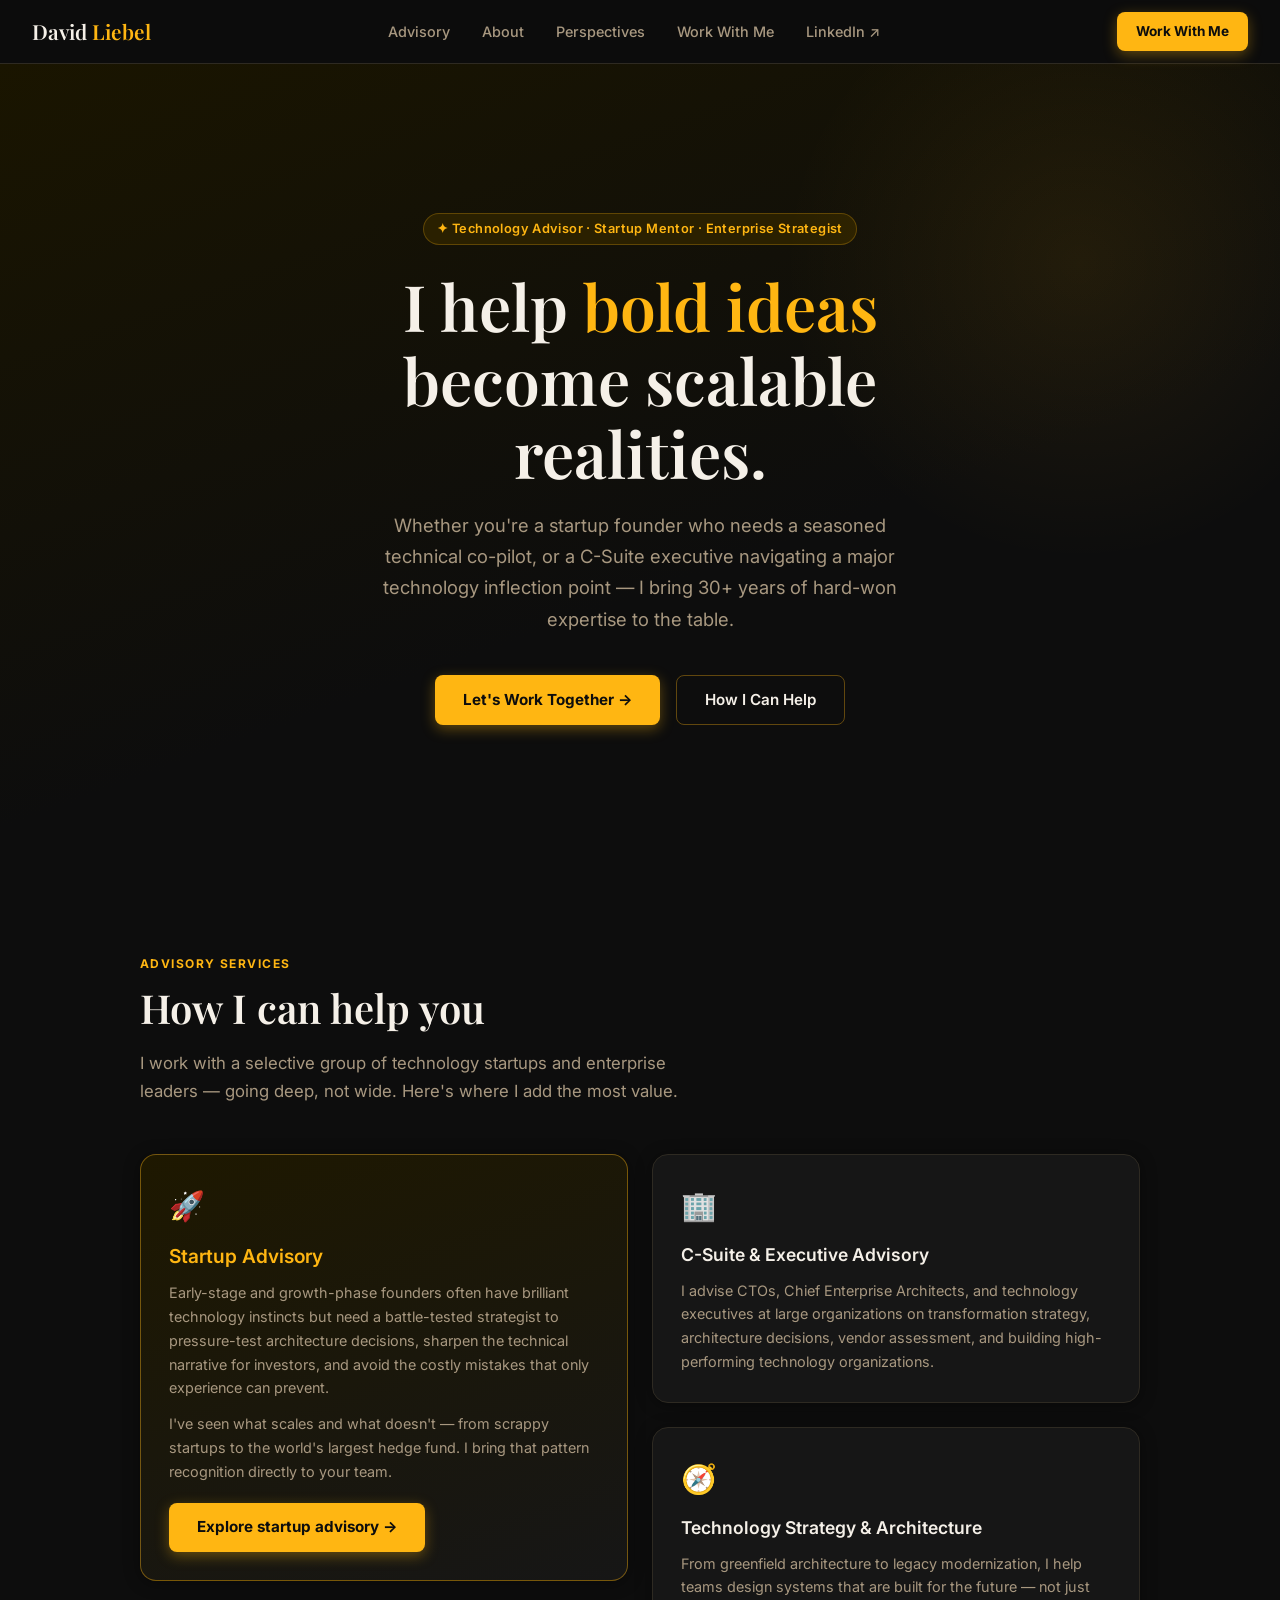
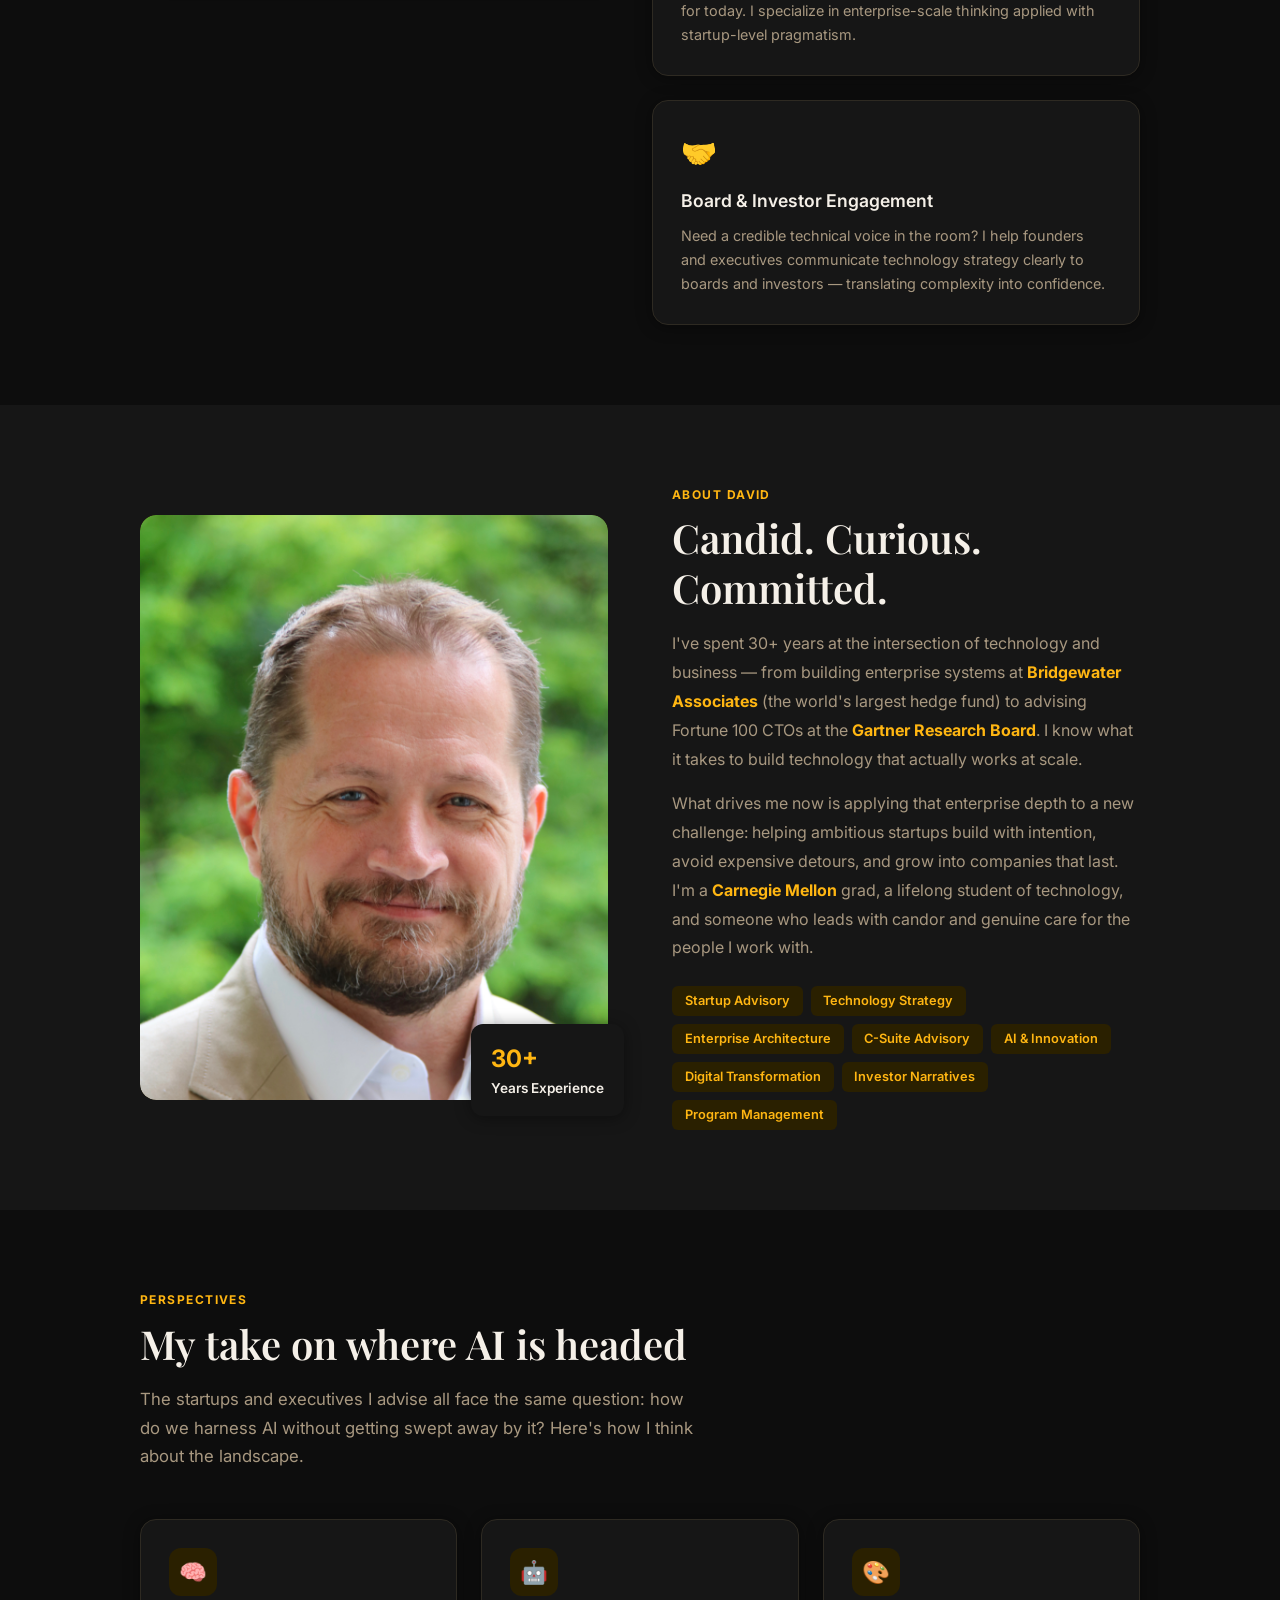
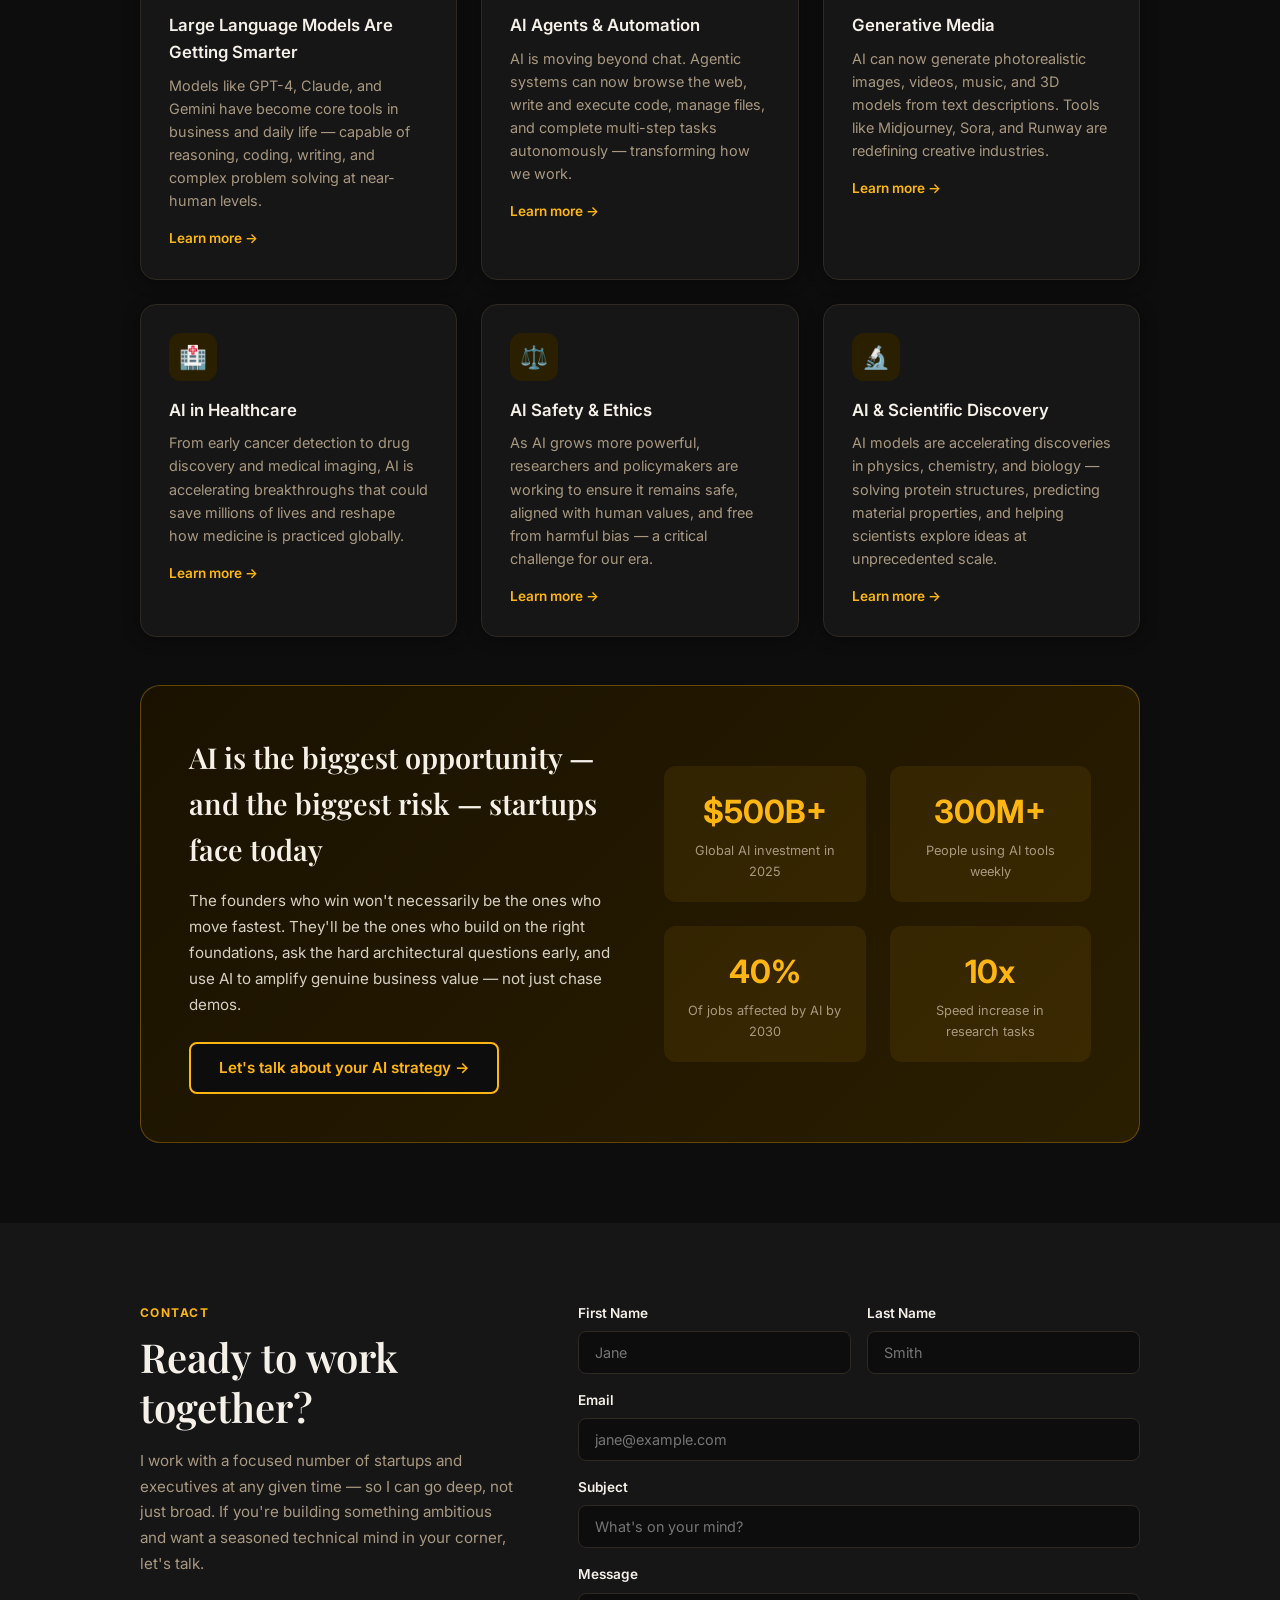
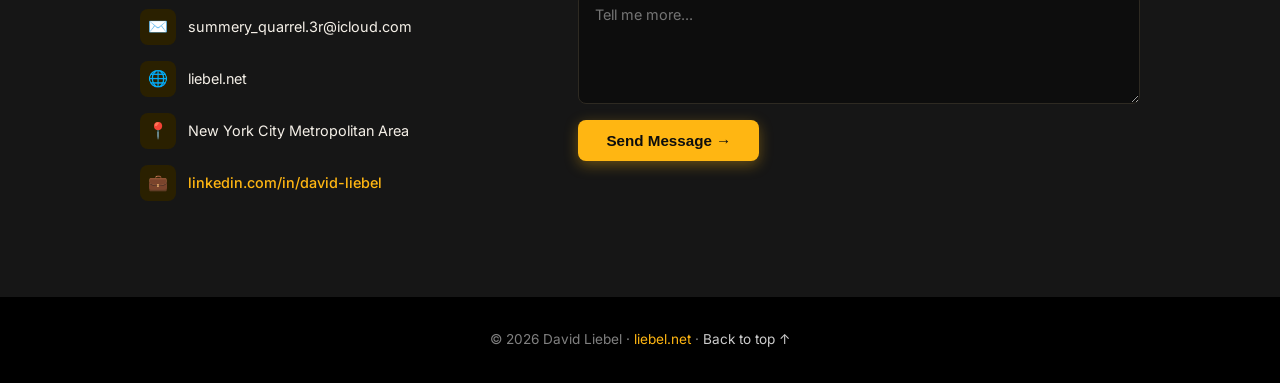
==== index.html @ dac15c90 "Add files via upload" ====
<!DOCTYPE html>
<html lang="en">
<head>
  <meta charset="UTF-8" />
  <meta name="viewport" content="width=device-width, initial-scale=1.0"/>
  <title>David Liebel | liebel.net</title>
  <link href="https://fonts.googleapis.com/css2?family=Inter:wght@300;400;500;600;700&family=Playfair+Display:wght@400;600&display=swap" rel="stylesheet"/>
  <style>
    *, *::before, *::after { box-sizing: border-box; margin: 0; padding: 0; }

    :root {
      --bg: #0d0d0d;
      --white: #161616;
      --text: #f5f0e8;
      --muted: #a89880;
      --accent: #FFB612;
      --accent-light: #2a2000;
      --border: #2e2a22;
      --card-shadow: 0 2px 16px rgba(0,0,0,0.4);
    }

    html { scroll-behavior: smooth; }

    body {
      font-family: 'Inter', sans-serif;
      background: var(--bg);
      color: var(--text);
      line-height: 1.6;
    }

    /* NAV */
    nav {
      position: sticky;
      top: 0;
      z-index: 100;
      background: rgba(13,13,13,0.95);
      backdrop-filter: blur(10px);
      border-bottom: 1px solid var(--border);
      padding: 0 2rem;
      display: flex;
      align-items: center;
      justify-content: space-between;
      height: 64px;
    }

    .nav-logo {
      font-family: 'Playfair Display', serif;
      font-size: 1.3rem;
      font-weight: 600;
      color: var(--text);
      text-decoration: none;
    }

    .nav-links {
      display: flex;
      gap: 2rem;
      list-style: none;
    }

    .nav-links a {
      text-decoration: none;
      color: var(--muted);
      font-size: 0.9rem;
      font-weight: 500;
      transition: color 0.2s;
    }

    .nav-links a:hover { color: var(--accent); }

    /* HERO */
    .hero {
      min-height: 90vh;
      display: flex;
      align-items: center;
      justify-content: center;
      text-align: center;
      padding: 4rem 2rem;
      background: linear-gradient(160deg, #1a1500 0%, #0d0d0d 60%);
      position: relative;
      overflow: hidden;
    }

    .hero::before {
      content: '';
      position: absolute;
      width: 600px;
      height: 600px;
      border-radius: 50%;
      background: radial-gradient(circle, rgba(255,182,18,0.08) 0%, transparent 70%);
      top: -100px;
      right: -100px;
      pointer-events: none;
    }

    .hero-inner { max-width: 720px; }

    .hero-badge {
      display: inline-flex;
      align-items: center;
      gap: 0.4rem;
      background: var(--accent-light);
      color: var(--accent);
      font-size: 0.8rem;
      font-weight: 600;
      padding: 0.3rem 0.85rem;
      border-radius: 999px;
      margin-bottom: 1.5rem;
      letter-spacing: 0.03em;
      border: 1px solid rgba(255,182,18,0.25);
    }

    .hero h1 {
      font-family: 'Playfair Display', serif;
      font-size: clamp(2.5rem, 6vw, 4rem);
      font-weight: 600;
      line-height: 1.15;
      margin-bottom: 1.25rem;
      color: var(--text);
    }

    .hero h1 span { color: var(--accent); }

    .hero p {
      font-size: 1.15rem;
      color: var(--muted);
      max-width: 540px;
      margin: 0 auto 2.5rem;
      line-height: 1.7;
    }

    .hero-buttons {
      display: flex;
      gap: 1rem;
      justify-content: center;
      flex-wrap: wrap;
    }

    .btn {
      display: inline-flex;
      align-items: center;
      gap: 0.4rem;
      padding: 0.75rem 1.75rem;
      border-radius: 8px;
      font-size: 0.95rem;
      font-weight: 600;
      text-decoration: none;
      transition: all 0.2s;
      cursor: pointer;
      border: none;
    }

    .btn-primary {
      background: var(--accent);
      color: #0d0d0d;
      font-weight: 700;
      box-shadow: 0 4px 14px rgba(255,182,18,0.35);
    }

    .btn-primary:hover {
      background: #e6a410;
      transform: translateY(-1px);
      box-shadow: 0 6px 20px rgba(255,182,18,0.45);
    }

    .btn-outline {
      background: transparent;
      color: var(--text);
      border: 1.5px solid rgba(255,182,18,0.35);
    }

    .btn-outline:hover {
      border-color: var(--accent);
      color: var(--accent);
    }

    /* SECTIONS */
    section { padding: 5rem 2rem; }

    .container { max-width: 1000px; margin: 0 auto; }

    .section-label {
      font-size: 0.75rem;
      font-weight: 700;
      letter-spacing: 0.12em;
      text-transform: uppercase;
      color: var(--accent);
      margin-bottom: 0.6rem;
    }

    .section-title {
      font-family: 'Playfair Display', serif;
      font-size: clamp(1.8rem, 4vw, 2.5rem);
      font-weight: 600;
      margin-bottom: 1rem;
      line-height: 1.25;
    }

    .section-subtitle {
      color: var(--muted);
      font-size: 1.05rem;
      max-width: 560px;
      line-height: 1.7;
      margin-bottom: 3rem;
    }

    /* ADVISORY */
    #advisory { background: var(--bg); }

    .advisory-grid {
      display: grid;
      grid-template-columns: 1fr 1fr;
      gap: 1.5rem;
      align-items: start;
    }

    .advisory-card {
      background: var(--white);
      border-radius: 16px;
      padding: 1.75rem;
      border: 1px solid var(--border);
      box-shadow: var(--card-shadow);
      transition: transform 0.2s, box-shadow 0.2s;
    }

    .advisory-card:hover {
      transform: translateY(-3px);
      box-shadow: 0 8px 30px rgba(0,0,0,0.25);
    }

    .advisory-card.featured {
      border-color: rgba(255,182,18,0.4);
      background: linear-gradient(160deg, #1e1800 0%, #161616 100%);
    }

    .advisory-right {
      display: flex;
      flex-direction: column;
      gap: 1.5rem;
    }

    .advisory-icon {
      font-size: 1.8rem;
      margin-bottom: 0.75rem;
    }

    .advisory-card h3 {
      font-size: 1.1rem;
      font-weight: 600;
      margin-bottom: 0.6rem;
      color: var(--text);
    }

    .advisory-card.featured h3 {
      color: var(--accent);
      font-size: 1.2rem;
    }

    .advisory-card p {
      color: var(--muted);
      font-size: 0.9rem;
      line-height: 1.65;
    }

    @media (max-width: 768px) {
      .advisory-grid { grid-template-columns: 1fr; }
    }

    /* ABOUT */
    #about { background: var(--white); }

    .about-grid {
      display: grid;
      grid-template-columns: 1fr 1fr;
      gap: 4rem;
      align-items: center;
    }

    .about-image-wrap {
      position: relative;
    }

    .about-image-placeholder {
      width: 100%;
      aspect-ratio: 4/5;
      border-radius: 16px;
      background: linear-gradient(135deg, #2a2000 0%, #1a1500 100%);
      display: flex;
      align-items: center;
      justify-content: center;
      font-size: 5rem;
      overflow: hidden;
    }

    .about-image-placeholder img {
      width: 100%;
      height: 100%;
      object-fit: cover;
      object-position: center top;
      border-radius: 16px;
    }

    .about-image-badge {
      position: absolute;
      bottom: -16px;
      right: -16px;
      background: var(--white);
      border-radius: 12px;
      padding: 1rem 1.25rem;
      box-shadow: var(--card-shadow);
      font-size: 0.85rem;
      font-weight: 600;
    }

    .about-image-badge span {
      display: block;
      font-size: 1.5rem;
      font-weight: 700;
      color: var(--accent);
    }

    .about-text p {
      color: var(--muted);
      line-height: 1.8;
      margin-bottom: 1rem;
    }

    .skills-grid {
      display: flex;
      flex-wrap: wrap;
      gap: 0.5rem;
      margin-top: 1.5rem;
    }

    .skill-tag {
      background: var(--accent-light);
      color: var(--accent);
      font-size: 0.8rem;
      font-weight: 600;
      padding: 0.3rem 0.8rem;
      border-radius: 6px;
    }

    /* AI SECTION */
    #ai { background: var(--bg); }

    .ai-cards {
      display: grid;
      grid-template-columns: repeat(auto-fit, minmax(280px, 1fr));
      gap: 1.5rem;
    }

    .ai-card {
      background: var(--white);
      border-radius: 16px;
      padding: 1.75rem;
      box-shadow: var(--card-shadow);
      border: 1px solid var(--border);
      transition: transform 0.2s, box-shadow 0.2s;
    }

    .ai-card:hover {
      transform: translateY(-4px);
      box-shadow: 0 8px 30px rgba(0,0,0,0.1);
    }

    .ai-card-icon {
      width: 48px;
      height: 48px;
      border-radius: 12px;
      background: var(--accent-light);
      display: flex;
      align-items: center;
      justify-content: center;
      font-size: 1.4rem;
      margin-bottom: 1rem;
    }

    .ai-card h3 {
      font-size: 1.05rem;
      font-weight: 600;
      margin-bottom: 0.5rem;
    }

    .ai-card p {
      color: var(--muted);
      font-size: 0.9rem;
      line-height: 1.6;
    }

    .ai-card .read-more {
      display: inline-flex;
      align-items: center;
      gap: 0.3rem;
      color: var(--accent);
      font-size: 0.85rem;
      font-weight: 600;
      text-decoration: none;
      margin-top: 1rem;
    }

    .ai-highlight {
      background: linear-gradient(135deg, #1a1200 0%, #2a1e00 100%);
      color: var(--text);
      border: 1px solid rgba(255,182,18,0.3);
      border-radius: 20px;
      padding: 3rem;
      margin-top: 3rem;
      display: grid;
      grid-template-columns: 1fr 1fr;
      gap: 3rem;
      align-items: center;
    }

    .ai-highlight h3 {
      font-family: 'Playfair Display', serif;
      font-size: 1.8rem;
      font-weight: 600;
      margin-bottom: 1rem;
    }

    .ai-highlight p {
      opacity: 0.85;
      line-height: 1.7;
      font-size: 0.95rem;
    }

    .ai-stats {
      display: grid;
      grid-template-columns: 1fr 1fr;
      gap: 1.5rem;
    }

    .ai-stat {
      background: rgba(255,182,18,0.08);
      border-radius: 12px;
      padding: 1.25rem;
      text-align: center;
    }

    .ai-stat-num {
      font-size: 2rem;
      font-weight: 700;
      display: block;
      color: var(--accent);
    }

    .ai-stat-label {
      font-size: 0.8rem;
      color: var(--muted);
      margin-top: 0.25rem;
    }

    /* CONTACT */
    #contact { background: var(--white); }

    .contact-grid {
      display: grid;
      grid-template-columns: 1fr 1.5fr;
      gap: 4rem;
      align-items: start;
    }

    .contact-info h3 {
      font-size: 1.15rem;
      font-weight: 600;
      margin-bottom: 0.5rem;
    }

    .contact-info p {
      color: var(--muted);
      font-size: 0.95rem;
      line-height: 1.7;
      margin-bottom: 2rem;
    }

    .contact-item {
      display: flex;
      align-items: center;
      gap: 0.75rem;
      margin-bottom: 1rem;
      font-size: 0.9rem;
    }

    .contact-item-icon {
      width: 36px;
      height: 36px;
      background: var(--accent-light);
      border-radius: 8px;
      display: flex;
      align-items: center;
      justify-content: center;
      font-size: 1rem;
      flex-shrink: 0;
    }

    .contact-form { display: flex; flex-direction: column; gap: 1rem; }

    .form-row { display: grid; grid-template-columns: 1fr 1fr; gap: 1rem; }

    .form-group { display: flex; flex-direction: column; gap: 0.4rem; }

    .form-group label {
      font-size: 0.85rem;
      font-weight: 600;
      color: var(--text);
    }

    .form-group input,
    .form-group textarea {
      padding: 0.75rem 1rem;
      border: 1.5px solid var(--border);
      border-radius: 8px;
      font-family: 'Inter', sans-serif;
      font-size: 0.9rem;
      background: var(--bg);
      color: var(--text);
      transition: border-color 0.2s;
      resize: vertical;
    }

    .form-group input:focus,
    .form-group textarea:focus {
      outline: none;
      border-color: var(--accent);
      background: var(--white);
    }

    /* FOOTER */
    footer {
      background: #000000;
      color: rgba(255,255,255,0.5);
      text-align: center;
      padding: 2rem;
      font-size: 0.85rem;
    }

    footer a { color: rgba(255,255,255,0.8); text-decoration: none; }

    /* RESPONSIVE */
    @media (max-width: 768px) {
      .about-grid,
      .contact-grid,
      .ai-highlight { grid-template-columns: 1fr; gap: 2rem; }
      .form-row { grid-template-columns: 1fr; }
      .nav-links { display: none; }
    }
  </style>
</head>
<body>

<!-- NAV -->
<nav>
  <a class="nav-logo" href="#">David <span style="color:#FFB612;">Liebel</span></a>
  <ul class="nav-links">
    <li><a href="#advisory">Advisory</a></li>
    <li><a href="#about">About</a></li>
    <li><a href="#ai">Perspectives</a></li>
    <li><a href="#contact">Work With Me</a></li>
    <li><a href="https://www.linkedin.com/in/david-liebel/" target="_blank">LinkedIn ↗</a></li>
  </ul>
  <a class="btn btn-primary" href="#contact" style="padding:0.55rem 1.2rem; font-size:0.85rem;">Work With Me</a>
</nav>

<!-- HERO -->
<section class="hero">
  <div class="hero-inner">
    <div class="hero-badge">✦ Technology Advisor · Startup Mentor · Enterprise Strategist</div>
    <h1>I help <span>bold ideas</span><br/>become scalable realities.</h1>
    <p>Whether you're a startup founder who needs a seasoned technical co-pilot, or a C-Suite executive navigating a major technology inflection point — I bring 30+ years of hard-won expertise to the table.</p>
    <div class="hero-buttons">
      <a href="#contact" class="btn btn-primary">Let's Work Together →</a>
      <a href="#advisory" class="btn btn-outline">How I Can Help</a>
    </div>
  </div>
</section>

<!-- HOW I HELP -->
<section id="advisory">
  <div class="container">
    <div class="section-label">Advisory Services</div>
    <h2 class="section-title">How I can help you</h2>
    <p class="section-subtitle">I work with a selective group of technology startups and enterprise leaders — going deep, not wide. Here's where I add the most value.</p>
    <div class="advisory-grid">

      <div class="advisory-card featured">
        <div class="advisory-icon">🚀</div>
        <h3>Startup Advisory</h3>
        <p>Early-stage and growth-phase founders often have brilliant technology instincts but need a battle-tested strategist to pressure-test architecture decisions, sharpen the technical narrative for investors, and avoid the costly mistakes that only experience can prevent.</p>
        <p style="margin-top:0.75rem;">I've seen what scales and what doesn't — from scrappy startups to the world's largest hedge fund. I bring that pattern recognition directly to your team.</p>
        <a href="#contact" class="btn btn-primary" style="margin-top:1.25rem;display:inline-flex;">Explore startup advisory →</a>
      </div>

      <div class="advisory-right">
        <div class="advisory-card">
          <div class="advisory-icon">🏢</div>
          <h3>C-Suite & Executive Advisory</h3>
          <p>I advise CTOs, Chief Enterprise Architects, and technology executives at large organizations on transformation strategy, architecture decisions, vendor assessment, and building high-performing technology organizations.</p>
        </div>
        <div class="advisory-card">
          <div class="advisory-icon">🧭</div>
          <h3>Technology Strategy & Architecture</h3>
          <p>From greenfield architecture to legacy modernization, I help teams design systems that are built for the future — not just for today. I specialize in enterprise-scale thinking applied with startup-level pragmatism.</p>
        </div>
        <div class="advisory-card">
          <div class="advisory-icon">🤝</div>
          <h3>Board & Investor Engagement</h3>
          <p>Need a credible technical voice in the room? I help founders and executives communicate technology strategy clearly to boards and investors — translating complexity into confidence.</p>
        </div>
      </div>

    </div>
  </div>
</section>

<!-- ABOUT -->
<section id="about">
  <div class="container">
    <div class="about-grid">
      <div class="about-image-wrap">
        <div class="about-image-placeholder">
          <img src="david.jpg" alt="David Liebel" onerror="this.style.display='none';this.parentElement.innerHTML='👤';" />
        </div>
        <div class="about-image-badge">
          <span>30+</span>
          Years Experience
        </div>
      </div>
      <div class="about-text">
        <div class="section-label">About David</div>
        <h2 class="section-title">Candid. Curious. Committed.</h2>
        <p>I've spent 30+ years at the intersection of technology and business — from building enterprise systems at <strong style="color:var(--accent)">Bridgewater Associates</strong> (the world's largest hedge fund) to advising Fortune 100 CTOs at the <strong style="color:var(--accent)">Gartner Research Board</strong>. I know what it takes to build technology that actually works at scale.</p>
        <p>What drives me now is applying that enterprise depth to a new challenge: helping ambitious startups build with intention, avoid expensive detours, and grow into companies that last. I'm a <strong style="color:var(--accent)">Carnegie Mellon</strong> grad, a lifelong student of technology, and someone who leads with candor and genuine care for the people I work with.</p>
        <div class="skills-grid">
          <span class="skill-tag">Startup Advisory</span>
          <span class="skill-tag">Technology Strategy</span>
          <span class="skill-tag">Enterprise Architecture</span>
          <span class="skill-tag">C-Suite Advisory</span>
          <span class="skill-tag">AI & Innovation</span>
          <span class="skill-tag">Digital Transformation</span>
          <span class="skill-tag">Investor Narratives</span>
          <span class="skill-tag">Program Management</span>
        </div>
      </div>
    </div>
  </div>
</section>

<!-- AI INSIGHTS -->
<section id="ai">
  <div class="container">
    <div class="section-label">Perspectives</div>
    <h2 class="section-title">My take on where AI is headed</h2>
    <p class="section-subtitle">The startups and executives I advise all face the same question: how do we harness AI without getting swept away by it? Here's how I think about the landscape.</p>

    <div class="ai-cards">

      <div class="ai-card">
        <div class="ai-card-icon">🧠</div>
        <h3>Large Language Models Are Getting Smarter</h3>
        <p>Models like GPT-4, Claude, and Gemini have become core tools in business and daily life — capable of reasoning, coding, writing, and complex problem solving at near-human levels.</p>
        <a class="read-more" href="https://www.anthropic.com" target="_blank">Learn more →</a>
      </div>

      <div class="ai-card">
        <div class="ai-card-icon">🤖</div>
        <h3>AI Agents & Automation</h3>
        <p>AI is moving beyond chat. Agentic systems can now browse the web, write and execute code, manage files, and complete multi-step tasks autonomously — transforming how we work.</p>
        <a class="read-more" href="https://openai.com" target="_blank">Learn more →</a>
      </div>

      <div class="ai-card">
        <div class="ai-card-icon">🎨</div>
        <h3>Generative Media</h3>
        <p>AI can now generate photorealistic images, videos, music, and 3D models from text descriptions. Tools like Midjourney, Sora, and Runway are redefining creative industries.</p>
        <a class="read-more" href="https://openai.com/sora" target="_blank">Learn more →</a>
      </div>

      <div class="ai-card">
        <div class="ai-card-icon">🏥</div>
        <h3>AI in Healthcare</h3>
        <p>From early cancer detection to drug discovery and medical imaging, AI is accelerating breakthroughs that could save millions of lives and reshape how medicine is practiced globally.</p>
        <a class="read-more" href="https://deepmind.google/research/highlighted-research/alphafold/" target="_blank">Learn more →</a>
      </div>

      <div class="ai-card">
        <div class="ai-card-icon">⚖️</div>
        <h3>AI Safety & Ethics</h3>
        <p>As AI grows more powerful, researchers and policymakers are working to ensure it remains safe, aligned with human values, and free from harmful bias — a critical challenge for our era.</p>
        <a class="read-more" href="https://www.anthropic.com/safety" target="_blank">Learn more →</a>
      </div>

      <div class="ai-card">
        <div class="ai-card-icon">🔬</div>
        <h3>AI & Scientific Discovery</h3>
        <p>AI models are accelerating discoveries in physics, chemistry, and biology — solving protein structures, predicting material properties, and helping scientists explore ideas at unprecedented scale.</p>
        <a class="read-more" href="https://deepmind.google" target="_blank">Learn more →</a>
      </div>

    </div>

    <div class="ai-highlight">
      <div>
        <h3>AI is the biggest opportunity — and the biggest risk — startups face today</h3>
        <p>The founders who win won't necessarily be the ones who move fastest. They'll be the ones who build on the right foundations, ask the hard architectural questions early, and use AI to amplify genuine business value — not just chase demos.</p>
        <a href="#contact" class="btn" style="background:#0d0d0d;color:#FFB612;margin-top:1.5rem;display:inline-flex;border:2px solid #FFB612;">Let's talk about your AI strategy →</a>
      </div>
      <div class="ai-stats">
        <div class="ai-stat">
          <span class="ai-stat-num">$500B+</span>
          <div class="ai-stat-label">Global AI investment in 2025</div>
        </div>
        <div class="ai-stat">
          <span class="ai-stat-num">300M+</span>
          <div class="ai-stat-label">People using AI tools weekly</div>
        </div>
        <div class="ai-stat">
          <span class="ai-stat-num">40%</span>
          <div class="ai-stat-label">Of jobs affected by AI by 2030</div>
        </div>
        <div class="ai-stat">
          <span class="ai-stat-num">10x</span>
          <div class="ai-stat-label">Speed increase in research tasks</div>
        </div>
      </div>
    </div>

  </div>
</section>

<!-- CONTACT -->
<section id="contact">
  <div class="container">
    <div class="contact-grid">
      <div class="contact-info">
        <div class="section-label">Contact</div>
        <h2 class="section-title">Ready to work together?</h2>
        <p>I work with a focused number of startups and executives at any given time — so I can go deep, not just broad. If you're building something ambitious and want a seasoned technical mind in your corner, let's talk.</p>
        <div class="contact-item">
          <div class="contact-item-icon">✉️</div>
          <span>summery_quarrel.3r@icloud.com</span>
        </div>
        <div class="contact-item">
          <div class="contact-item-icon">🌐</div>
          <span>liebel.net</span>
        </div>
        <div class="contact-item">
          <div class="contact-item-icon">📍</div>
          <span>New York City Metropolitan Area</span>
        </div>
        <div class="contact-item">
          <div class="contact-item-icon">💼</div>
          <a href="https://www.linkedin.com/in/david-liebel/" target="_blank" style="color:var(--accent);text-decoration:none;font-weight:500;">linkedin.com/in/david-liebel</a>
        </div>
      </div>
      <form class="contact-form" onsubmit="handleSubmit(event)">
        <div class="form-row">
          <div class="form-group">
            <label for="fname">First Name</label>
            <input type="text" id="fname" placeholder="Jane" />
          </div>
          <div class="form-group">
            <label for="lname">Last Name</label>
            <input type="text" id="lname" placeholder="Smith" />
          </div>
        </div>
        <div class="form-group">
          <label for="email">Email</label>
          <input type="email" id="email" placeholder="jane@example.com" />
        </div>
        <div class="form-group">
          <label for="subject">Subject</label>
          <input type="text" id="subject" placeholder="What's on your mind?" />
        </div>
        <div class="form-group">
          <label for="message">Message</label>
          <textarea id="message" rows="5" placeholder="Tell me more..."></textarea>
        </div>
        <button type="submit" class="btn btn-primary" style="align-self:flex-start;">Send Message →</button>
        <div id="form-success" style="display:none; color:#16a34a; font-size:0.9rem; font-weight:600;">✓ Message sent! I'll get back to you soon.</div>
      </form>
    </div>
  </div>
</section>

<!-- FOOTER -->
<footer>
  <p>© 2026 David Liebel · <a href="https://liebel.net" style="color:#FFB612;">liebel.net</a> · <a href="#about">Back to top ↑</a></p>
</footer>

<script>
  function handleSubmit(e) {
    e.preventDefault();
    document.getElementById('form-success').style.display = 'block';
    e.target.reset();
    setTimeout(() => {
      document.getElementById('form-success').style.display = 'none';
    }, 4000);
  }
</script>

</body>
</html>
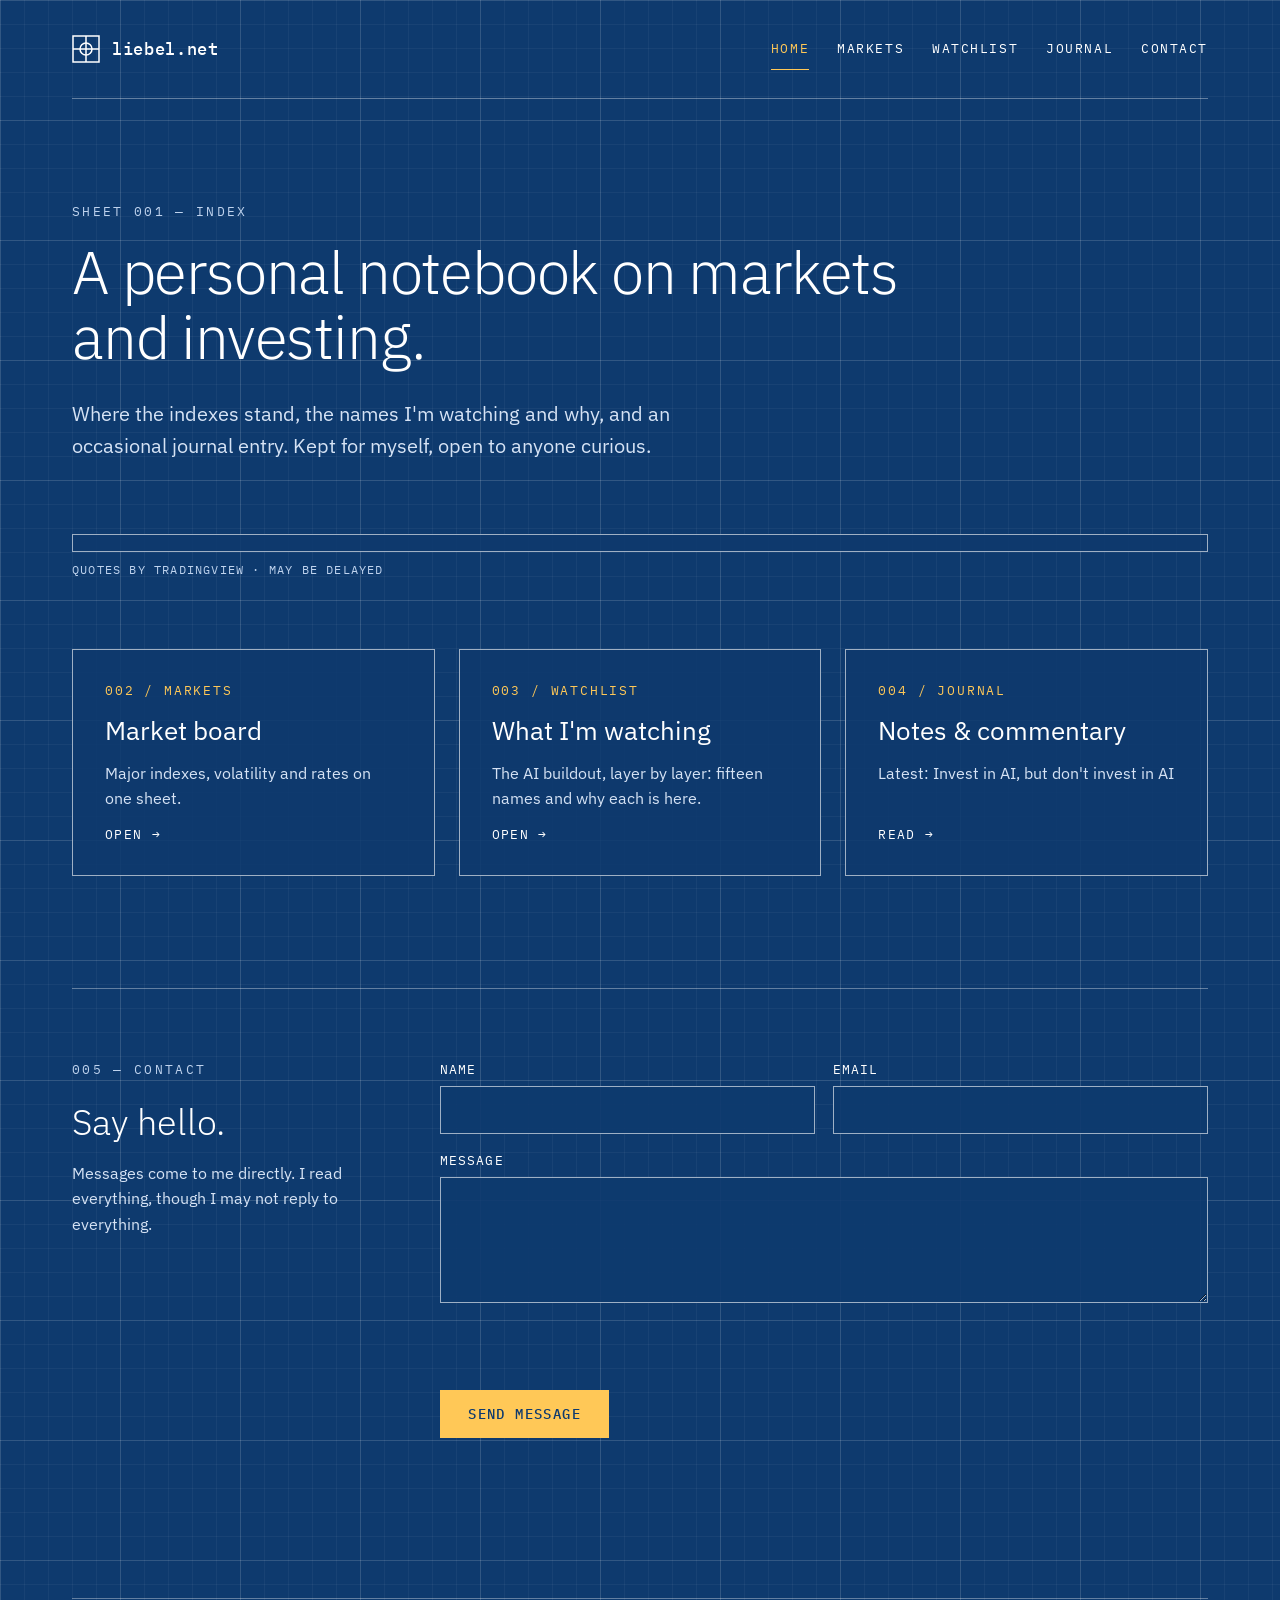
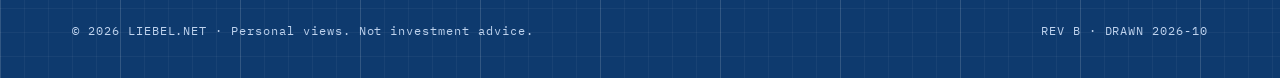
==== commit e8e9026c: "Add files via upload" ====
--- a/index.html
+++ b/index.html
@@ -1,802 +1,78 @@
-<!DOCTYPE html>
+<!doctype html>
 <html lang="en">
 <head>
-  <meta charset="UTF-8" />
-  <meta name="viewport" content="width=device-width, initial-scale=1.0"/>
-  <title>David Liebel | liebel.net</title>
-  <link href="https://fonts.googleapis.com/css2?family=Inter:wght@300;400;500;600;700&family=Playfair+Display:wght@400;600&display=swap" rel="stylesheet"/>
-  <style>
-    *, *::before, *::after { box-sizing: border-box; margin: 0; padding: 0; }
-
-    :root {
-      --bg: #0d0d0d;
-      --white: #161616;
-      --text: #f5f0e8;
-      --muted: #a89880;
-      --accent: #FFB612;
-      --accent-light: #2a2000;
-      --border: #2e2a22;
-      --card-shadow: 0 2px 16px rgba(0,0,0,0.4);
-    }
-
-    html { scroll-behavior: smooth; }
-
-    body {
-      font-family: 'Inter', sans-serif;
-      background: var(--bg);
-      color: var(--text);
-      line-height: 1.6;
-    }
-
-    /* NAV */
-    nav {
-      position: sticky;
-      top: 0;
-      z-index: 100;
-      background: rgba(13,13,13,0.95);
-      backdrop-filter: blur(10px);
-      border-bottom: 1px solid var(--border);
-      padding: 0 2rem;
-      display: flex;
-      align-items: center;
-      justify-content: space-between;
-      height: 64px;
-    }
-
-    .nav-logo {
-      font-family: 'Playfair Display', serif;
-      font-size: 1.3rem;
-      font-weight: 600;
-      color: var(--text);
-      text-decoration: none;
-    }
-
-    .nav-links {
-      display: flex;
-      gap: 2rem;
-      list-style: none;
-    }
-
-    .nav-links a {
-      text-decoration: none;
-      color: var(--muted);
-      font-size: 0.9rem;
-      font-weight: 500;
-      transition: color 0.2s;
-    }
-
-    .nav-links a:hover { color: var(--accent); }
-
-    /* HERO */
-    .hero {
-      min-height: 90vh;
-      display: flex;
-      align-items: center;
-      justify-content: center;
-      text-align: center;
-      padding: 4rem 2rem;
-      background: linear-gradient(160deg, #1a1500 0%, #0d0d0d 60%);
-      position: relative;
-      overflow: hidden;
-    }
-
-    .hero::before {
-      content: '';
-      position: absolute;
-      width: 600px;
-      height: 600px;
-      border-radius: 50%;
-      background: radial-gradient(circle, rgba(255,182,18,0.08) 0%, transparent 70%);
-      top: -100px;
-      right: -100px;
-      pointer-events: none;
-    }
-
-    .hero-inner { max-width: 720px; }
-
-    .hero-badge {
-      display: inline-flex;
-      align-items: center;
-      gap: 0.4rem;
-      background: var(--accent-light);
-      color: var(--accent);
-      font-size: 0.8rem;
-      font-weight: 600;
-      padding: 0.3rem 0.85rem;
-      border-radius: 999px;
-      margin-bottom: 1.5rem;
-      letter-spacing: 0.03em;
-      border: 1px solid rgba(255,182,18,0.25);
-    }
-
-    .hero h1 {
-      font-family: 'Playfair Display', serif;
-      font-size: clamp(2.5rem, 6vw, 4rem);
-      font-weight: 600;
-      line-height: 1.15;
-      margin-bottom: 1.25rem;
-      color: var(--text);
-    }
-
-    .hero h1 span { color: var(--accent); }
-
-    .hero p {
-      font-size: 1.15rem;
-      color: var(--muted);
-      max-width: 540px;
-      margin: 0 auto 2.5rem;
-      line-height: 1.7;
-    }
-
-    .hero-buttons {
-      display: flex;
-      gap: 1rem;
-      justify-content: center;
-      flex-wrap: wrap;
-    }
-
-    .btn {
-      display: inline-flex;
-      align-items: center;
-      gap: 0.4rem;
-      padding: 0.75rem 1.75rem;
-      border-radius: 8px;
-      font-size: 0.95rem;
-      font-weight: 600;
-      text-decoration: none;
-      transition: all 0.2s;
-      cursor: pointer;
-      border: none;
-    }
-
-    .btn-primary {
-      background: var(--accent);
-      color: #0d0d0d;
-      font-weight: 700;
-      box-shadow: 0 4px 14px rgba(255,182,18,0.35);
-    }
-
-    .btn-primary:hover {
-      background: #e6a410;
-      transform: translateY(-1px);
-      box-shadow: 0 6px 20px rgba(255,182,18,0.45);
-    }
-
-    .btn-outline {
-      background: transparent;
-      color: var(--text);
-      border: 1.5px solid rgba(255,182,18,0.35);
-    }
-
-    .btn-outline:hover {
-      border-color: var(--accent);
-      color: var(--accent);
-    }
-
-    /* SECTIONS */
-    section { padding: 5rem 2rem; }
-
-    .container { max-width: 1000px; margin: 0 auto; }
-
-    .section-label {
-      font-size: 0.75rem;
-      font-weight: 700;
-      letter-spacing: 0.12em;
-      text-transform: uppercase;
-      color: var(--accent);
-      margin-bottom: 0.6rem;
-    }
-
-    .section-title {
-      font-family: 'Playfair Display', serif;
-      font-size: clamp(1.8rem, 4vw, 2.5rem);
-      font-weight: 600;
-      margin-bottom: 1rem;
-      line-height: 1.25;
-    }
-
-    .section-subtitle {
-      color: var(--muted);
-      font-size: 1.05rem;
-      max-width: 560px;
-      line-height: 1.7;
-      margin-bottom: 3rem;
-    }
-
-    /* ADVISORY */
-    #advisory { background: var(--bg); }
-
-    .advisory-grid {
-      display: grid;
-      grid-template-columns: 1fr 1fr;
-      gap: 1.5rem;
-      align-items: start;
-    }
-
-    .advisory-card {
-      background: var(--white);
-      border-radius: 16px;
-      padding: 1.75rem;
-      border: 1px solid var(--border);
-      box-shadow: var(--card-shadow);
-      transition: transform 0.2s, box-shadow 0.2s;
-    }
-
-    .advisory-card:hover {
-      transform: translateY(-3px);
-      box-shadow: 0 8px 30px rgba(0,0,0,0.25);
-    }
-
-    .advisory-card.featured {
-      border-color: rgba(255,182,18,0.4);
-      background: linear-gradient(160deg, #1e1800 0%, #161616 100%);
-    }
-
-    .advisory-right {
-      display: flex;
-      flex-direction: column;
-      gap: 1.5rem;
-    }
-
-    .advisory-icon {
-      font-size: 1.8rem;
-      margin-bottom: 0.75rem;
-    }
-
-    .advisory-card h3 {
-      font-size: 1.1rem;
-      font-weight: 600;
-      margin-bottom: 0.6rem;
-      color: var(--text);
-    }
-
-    .advisory-card.featured h3 {
-      color: var(--accent);
-      font-size: 1.2rem;
-    }
-
-    .advisory-card p {
-      color: var(--muted);
-      font-size: 0.9rem;
-      line-height: 1.65;
-    }
-
-    @media (max-width: 768px) {
-      .advisory-grid { grid-template-columns: 1fr; }
-    }
-
-    /* ABOUT */
-    #about { background: var(--white); }
-
-    .about-grid {
-      display: grid;
-      grid-template-columns: 1fr 1fr;
-      gap: 4rem;
-      align-items: center;
-    }
-
-    .about-image-wrap {
-      position: relative;
-    }
-
-    .about-image-placeholder {
-      width: 100%;
-      aspect-ratio: 4/5;
-      border-radius: 16px;
-      background: linear-gradient(135deg, #2a2000 0%, #1a1500 100%);
-      display: flex;
-      align-items: center;
-      justify-content: center;
-      font-size: 5rem;
-      overflow: hidden;
-    }
-
-    .about-image-placeholder img {
-      width: 100%;
-      height: 100%;
-      object-fit: cover;
-      object-position: center top;
-      border-radius: 16px;
-    }
-
-    .about-image-badge {
-      position: absolute;
-      bottom: -16px;
-      right: -16px;
-      background: var(--white);
-      border-radius: 12px;
-      padding: 1rem 1.25rem;
-      box-shadow: var(--card-shadow);
-      font-size: 0.85rem;
-      font-weight: 600;
-    }
-
-    .about-image-badge span {
-      display: block;
-      font-size: 1.5rem;
-      font-weight: 700;
-      color: var(--accent);
-    }
-
-    .about-text p {
-      color: var(--muted);
-      line-height: 1.8;
-      margin-bottom: 1rem;
-    }
-
-    .skills-grid {
-      display: flex;
-      flex-wrap: wrap;
-      gap: 0.5rem;
-      margin-top: 1.5rem;
-    }
-
-    .skill-tag {
-      background: var(--accent-light);
-      color: var(--accent);
-      font-size: 0.8rem;
-      font-weight: 600;
-      padding: 0.3rem 0.8rem;
-      border-radius: 6px;
-    }
-
-    /* AI SECTION */
-    #ai { background: var(--bg); }
-
-    .ai-cards {
-      display: grid;
-      grid-template-columns: repeat(auto-fit, minmax(280px, 1fr));
-      gap: 1.5rem;
-    }
-
-    .ai-card {
-      background: var(--white);
-      border-radius: 16px;
-      padding: 1.75rem;
-      box-shadow: var(--card-shadow);
-      border: 1px solid var(--border);
-      transition: transform 0.2s, box-shadow 0.2s;
-    }
-
-    .ai-card:hover {
-      transform: translateY(-4px);
-      box-shadow: 0 8px 30px rgba(0,0,0,0.1);
-    }
-
-    .ai-card-icon {
-      width: 48px;
-      height: 48px;
-      border-radius: 12px;
-      background: var(--accent-light);
-      display: flex;
-      align-items: center;
-      justify-content: center;
-      font-size: 1.4rem;
-      margin-bottom: 1rem;
-    }
-
-    .ai-card h3 {
-      font-size: 1.05rem;
-      font-weight: 600;
-      margin-bottom: 0.5rem;
-    }
-
-    .ai-card p {
-      color: var(--muted);
-      font-size: 0.9rem;
-      line-height: 1.6;
-    }
-
-    .ai-card .read-more {
-      display: inline-flex;
-      align-items: center;
-      gap: 0.3rem;
-      color: var(--accent);
-      font-size: 0.85rem;
-      font-weight: 600;
-      text-decoration: none;
-      margin-top: 1rem;
-    }
-
-    .ai-highlight {
-      background: linear-gradient(135deg, #1a1200 0%, #2a1e00 100%);
-      color: var(--text);
-      border: 1px solid rgba(255,182,18,0.3);
-      border-radius: 20px;
-      padding: 3rem;
-      margin-top: 3rem;
-      display: grid;
-      grid-template-columns: 1fr 1fr;
-      gap: 3rem;
-      align-items: center;
-    }
-
-    .ai-highlight h3 {
-      font-family: 'Playfair Display', serif;
-      font-size: 1.8rem;
-      font-weight: 600;
-      margin-bottom: 1rem;
-    }
-
-    .ai-highlight p {
-      opacity: 0.85;
-      line-height: 1.7;
-      font-size: 0.95rem;
-    }
-
-    .ai-stats {
-      display: grid;
-      grid-template-columns: 1fr 1fr;
-      gap: 1.5rem;
-    }
-
-    .ai-stat {
-      background: rgba(255,182,18,0.08);
-      border-radius: 12px;
-      padding: 1.25rem;
-      text-align: center;
-    }
-
-    .ai-stat-num {
-      font-size: 2rem;
-      font-weight: 700;
-      display: block;
-      color: var(--accent);
-    }
-
-    .ai-stat-label {
-      font-size: 0.8rem;
-      color: var(--muted);
-      margin-top: 0.25rem;
-    }
-
-    /* CONTACT */
-    #contact { background: var(--white); }
-
-    .contact-grid {
-      display: grid;
-      grid-template-columns: 1fr 1.5fr;
-      gap: 4rem;
-      align-items: start;
-    }
-
-    .contact-info h3 {
-      font-size: 1.15rem;
-      font-weight: 600;
-      margin-bottom: 0.5rem;
-    }
-
-    .contact-info p {
-      color: var(--muted);
-      font-size: 0.95rem;
-      line-height: 1.7;
-      margin-bottom: 2rem;
-    }
-
-    .contact-item {
-      display: flex;
-      align-items: center;
-      gap: 0.75rem;
-      margin-bottom: 1rem;
-      font-size: 0.9rem;
-    }
-
-    .contact-item-icon {
-      width: 36px;
-      height: 36px;
-      background: var(--accent-light);
-      border-radius: 8px;
-      display: flex;
-      align-items: center;
-      justify-content: center;
-      font-size: 1rem;
-      flex-shrink: 0;
-    }
-
-    .contact-form { display: flex; flex-direction: column; gap: 1rem; }
-
-    .form-row { display: grid; grid-template-columns: 1fr 1fr; gap: 1rem; }
-
-    .form-group { display: flex; flex-direction: column; gap: 0.4rem; }
-
-    .form-group label {
-      font-size: 0.85rem;
-      font-weight: 600;
-      color: var(--text);
-    }
-
-    .form-group input,
-    .form-group textarea {
-      padding: 0.75rem 1rem;
-      border: 1.5px solid var(--border);
-      border-radius: 8px;
-      font-family: 'Inter', sans-serif;
-      font-size: 0.9rem;
-      background: var(--bg);
-      color: var(--text);
-      transition: border-color 0.2s;
-      resize: vertical;
-    }
-
-    .form-group input:focus,
-    .form-group textarea:focus {
-      outline: none;
-      border-color: var(--accent);
-      background: var(--white);
-    }
-
-    /* FOOTER */
-    footer {
-      background: #000000;
-      color: rgba(255,255,255,0.5);
-      text-align: center;
-      padding: 2rem;
-      font-size: 0.85rem;
-    }
-
-    footer a { color: rgba(255,255,255,0.8); text-decoration: none; }
-
-    /* RESPONSIVE */
-    @media (max-width: 768px) {
-      .about-grid,
-      .contact-grid,
-      .ai-highlight { grid-template-columns: 1fr; gap: 2rem; }
-      .form-row { grid-template-columns: 1fr; }
-      .nav-links { display: none; }
-    }
-  </style>
+<meta charset="utf-8">
+<meta name="viewport" content="width=device-width, initial-scale=1">
+<title>liebel.net — Notes on markets and investing</title>
+<meta name="description" content="A personal notebook on markets and investing: where the indexes stand, a thematic watchlist, and an occasional journal entry.">
+<meta property="og:title" content="liebel.net">
+<meta property="og:description" content="A personal notebook on markets and investing.">
+<meta property="og:type" content="website">
+<link rel="icon" href="data:image/svg+xml,%3Csvg xmlns='http://www.w3.org/2000/svg' viewBox='0 0 28 28'%3E%3Crect width='28' height='28' fill='%230E3A6E'/%3E%3Cg fill='none' stroke='white' stroke-width='1.6'%3E%3Crect x='2' y='2' width='24' height='24'/%3E%3Cline x1='14' y1='2' x2='14' y2='26'/%3E%3Cline x1='2' y1='14' x2='26' y2='14'/%3E%3Ccircle cx='14' cy='14' r='6'/%3E%3C/g%3E%3C/svg%3E">
+<link rel="preconnect" href="https://fonts.googleapis.com">
+<link rel="preconnect" href="https://fonts.gstatic.com" crossorigin>
+<link href="https://fonts.googleapis.com/css2?family=IBM+Plex+Mono:wght@400;500&family=IBM+Plex+Sans:wght@300;400;500;600&family=IBM+Plex+Serif:ital,wght@0,400;1,400&display=swap" rel="stylesheet">
+<link rel="stylesheet" href="style.css">
 </head>
 <body>
+<div class="wrap">
 
-<!-- NAV -->
-<nav>
-  <a class="nav-logo" href="#">David <span style="color:#FFB612;">Liebel</span></a>
-  <ul class="nav-links">
-    <li><a href="#advisory">Advisory</a></li>
-    <li><a href="#about">About</a></li>
-    <li><a href="#ai">Perspectives</a></li>
-    <li><a href="#contact">Work With Me</a></li>
-    <li><a href="https://www.linkedin.com/in/david-liebel/" target="_blank">LinkedIn ↗</a></li>
-  </ul>
-  <a class="btn btn-primary" href="#contact" style="padding:0.55rem 1.2rem; font-size:0.85rem;">Work With Me</a>
+<header class="site-header">
+<a class="brand" href="index.html"><svg aria-hidden="true" width="28" height="28" viewBox="0 0 28 28" fill="none" stroke="#FFFFFF" stroke-width="1.5"><rect x="1" y="1" width="26" height="26"/><line x1="14" y1="1" x2="14" y2="27"/><line x1="1" y1="14" x2="27" y2="14"/><circle cx="14" cy="14" r="6"/></svg>liebel.net</a>
+<nav class="site-nav" aria-label="Main">
+<a href="index.html" aria-current="page">Home</a>
+<a href="markets.html">Markets</a>
+<a href="watchlist.html">Watchlist</a>
+<a href="journal.html">Journal</a>
+<a href="index.html#contact">Contact</a>
 </nav>
+</header>
 
-<!-- HERO -->
+<main>
 <section class="hero">
-  <div class="hero-inner">
-    <div class="hero-badge">✦ Technology Advisor · Startup Mentor · Enterprise Strategist</div>
-    <h1>I help <span>bold ideas</span><br/>become scalable realities.</h1>
-    <p>Whether you're a startup founder who needs a seasoned technical co-pilot, or a C-Suite executive navigating a major technology inflection point — I bring 30+ years of hard-won expertise to the table.</p>
-    <div class="hero-buttons">
-      <a href="#contact" class="btn btn-primary">Let's Work Together →</a>
-      <a href="#advisory" class="btn btn-outline">How I Can Help</a>
-    </div>
-  </div>
+<div class="label">Sheet 001 — Index</div>
+<h1>A personal notebook on markets and investing.</h1>
+<p class="lede">Where the indexes stand, the names I'm watching and why, and an occasional journal entry. Kept for myself, open to anyone curious.</p>
 </section>
 
-<!-- HOW I HELP -->
-<section id="advisory">
-  <div class="container">
-    <div class="section-label">Advisory Services</div>
-    <h2 class="section-title">How I can help you</h2>
-    <p class="section-subtitle">I work with a selective group of technology startups and enterprise leaders — going deep, not wide. Here's where I add the most value.</p>
-    <div class="advisory-grid">
+<section class="tv" aria-label="Market ticker">
+<div class="tradingview-widget-container"><div class="tradingview-widget-container__widget"></div>
+<script type="text/javascript" src="https://s3.tradingview.com/external-embedding/embed-widget-ticker-tape.js" async>
+{"symbols":[{"proName":"FOREXCOM:SPXUSD","title":"S&P 500"},{"proName":"NASDAQ:QQQ","title":"Nasdaq-100 (QQQ)"},{"proName":"FOREXCOM:DJI","title":"Dow 30"},{"proName":"TVC:VIX","title":"VIX"},{"proName":"TVC:US10Y","title":"US 10-yr"}],"showSymbolLogo":false,"isTransparent":true,"displayMode":"adaptive","colorTheme":"dark","locale":"en"}
+</script></div>
+</section>
+<div class="note">QUOTES BY TRADINGVIEW · MAY BE DELAYED</div>
 
-      <div class="advisory-card featured">
-        <div class="advisory-icon">🚀</div>
-        <h3>Startup Advisory</h3>
-        <p>Early-stage and growth-phase founders often have brilliant technology instincts but need a battle-tested strategist to pressure-test architecture decisions, sharpen the technical narrative for investors, and avoid the costly mistakes that only experience can prevent.</p>
-        <p style="margin-top:0.75rem;">I've seen what scales and what doesn't — from scrappy startups to the world's largest hedge fund. I bring that pattern recognition directly to your team.</p>
-        <a href="#contact" class="btn btn-primary" style="margin-top:1.25rem;display:inline-flex;">Explore startup advisory →</a>
-      </div>
-
-      <div class="advisory-right">
-        <div class="advisory-card">
-          <div class="advisory-icon">🏢</div>
-          <h3>C-Suite & Executive Advisory</h3>
-          <p>I advise CTOs, Chief Enterprise Architects, and technology executives at large organizations on transformation strategy, architecture decisions, vendor assessment, and building high-performing technology organizations.</p>
-        </div>
-        <div class="advisory-card">
-          <div class="advisory-icon">🧭</div>
-          <h3>Technology Strategy & Architecture</h3>
-          <p>From greenfield architecture to legacy modernization, I help teams design systems that are built for the future — not just for today. I specialize in enterprise-scale thinking applied with startup-level pragmatism.</p>
-        </div>
-        <div class="advisory-card">
-          <div class="advisory-icon">🤝</div>
-          <h3>Board & Investor Engagement</h3>
-          <p>Need a credible technical voice in the room? I help founders and executives communicate technology strategy clearly to boards and investors — translating complexity into confidence.</p>
-        </div>
-      </div>
-
-    </div>
-  </div>
+<section class="grid" aria-label="Sections" style="margin-top:72px">
+<a class="card panel" href="markets.html"><span class="k">002 / MARKETS</span><span class="t">Market board</span><span class="d">Major indexes, volatility and rates on one sheet.</span><span class="go">OPEN →</span></a>
+<a class="card panel" href="watchlist.html"><span class="k">003 / WATCHLIST</span><span class="t">What I'm watching</span><span class="d">The AI buildout, layer by layer: fifteen names and why each is here.</span><span class="go">OPEN →</span></a>
+<a class="card panel" href="journal.html"><span class="k">004 / JOURNAL</span><span class="t">Notes &amp; commentary</span><span class="d">Latest: Invest in AI, but don't invest in AI</span><span class="go">READ →</span></a>
 </section>
 
-<!-- ABOUT -->
-<section id="about">
-  <div class="container">
-    <div class="about-grid">
-      <div class="about-image-wrap">
-        <div class="about-image-placeholder">
-          <img src="david.jpg" alt="David Liebel" onerror="this.style.display='none';this.parentElement.innerHTML='👤';" />
-        </div>
-        <div class="about-image-badge">
-          <span>30+</span>
-          Years Experience
-        </div>
-      </div>
-      <div class="about-text">
-        <div class="section-label">About David</div>
-        <h2 class="section-title">Candid. Curious. Committed.</h2>
-        <p>I've spent 30+ years at the intersection of technology and business — from building enterprise systems at <strong style="color:var(--accent)">Bridgewater Associates</strong> (the world's largest hedge fund) to advising Fortune 100 CTOs at the <strong style="color:var(--accent)">Gartner Research Board</strong>. I know what it takes to build technology that actually works at scale.</p>
-        <p>What drives me now is applying that enterprise depth to a new challenge: helping ambitious startups build with intention, avoid expensive detours, and grow into companies that last. I'm a <strong style="color:var(--accent)">Carnegie Mellon</strong> grad, a lifelong student of technology, and someone who leads with candor and genuine care for the people I work with.</p>
-        <div class="skills-grid">
-          <span class="skill-tag">Startup Advisory</span>
-          <span class="skill-tag">Technology Strategy</span>
-          <span class="skill-tag">Enterprise Architecture</span>
-          <span class="skill-tag">C-Suite Advisory</span>
-          <span class="skill-tag">AI & Innovation</span>
-          <span class="skill-tag">Digital Transformation</span>
-          <span class="skill-tag">Investor Narratives</span>
-          <span class="skill-tag">Program Management</span>
-        </div>
-      </div>
-    </div>
-  </div>
+<section id="contact" class="contact">
+<div class="intro">
+<div class="label">005 — Contact</div>
+<h2>Say hello.</h2>
+<p>Messages come to me directly. I read everything, though I may not reply to everything.</p>
+</div>
+<form action="https://formspree.io/f/xkjoabwq" method="POST">
+<div class="row">
+<label>NAME<input type="text" name="name" autocomplete="name" required></label>
+<label>EMAIL<input type="email" name="email" autocomplete="email" required></label>
+</div>
+<label>MESSAGE<textarea name="message" rows="5" required></textarea></label>
+<input class="hp" type="text" name="_gotcha" tabindex="-1" autocomplete="off" aria-hidden="true">
+<input type="hidden" name="_subject" value="liebel.net contact form">
+<button class="btn" type="submit">SEND MESSAGE</button>
+</form>
 </section>
+</main>
 
-<!-- AI INSIGHTS -->
-<section id="ai">
-  <div class="container">
-    <div class="section-label">Perspectives</div>
-    <h2 class="section-title">My take on where AI is headed</h2>
-    <p class="section-subtitle">The startups and executives I advise all face the same question: how do we harness AI without getting swept away by it? Here's how I think about the landscape.</p>
-
-    <div class="ai-cards">
-
-      <div class="ai-card">
-        <div class="ai-card-icon">🧠</div>
-        <h3>Large Language Models Are Getting Smarter</h3>
-        <p>Models like GPT-4, Claude, and Gemini have become core tools in business and daily life — capable of reasoning, coding, writing, and complex problem solving at near-human levels.</p>
-        <a class="read-more" href="https://www.anthropic.com" target="_blank">Learn more →</a>
-      </div>
-
-      <div class="ai-card">
-        <div class="ai-card-icon">🤖</div>
-        <h3>AI Agents & Automation</h3>
-        <p>AI is moving beyond chat. Agentic systems can now browse the web, write and execute code, manage files, and complete multi-step tasks autonomously — transforming how we work.</p>
-        <a class="read-more" href="https://openai.com" target="_blank">Learn more →</a>
-      </div>
-
-      <div class="ai-card">
-        <div class="ai-card-icon">🎨</div>
-        <h3>Generative Media</h3>
-        <p>AI can now generate photorealistic images, videos, music, and 3D models from text descriptions. Tools like Midjourney, Sora, and Runway are redefining creative industries.</p>
-        <a class="read-more" href="https://openai.com/sora" target="_blank">Learn more →</a>
-      </div>
-
-      <div class="ai-card">
-        <div class="ai-card-icon">🏥</div>
-        <h3>AI in Healthcare</h3>
-        <p>From early cancer detection to drug discovery and medical imaging, AI is accelerating breakthroughs that could save millions of lives and reshape how medicine is practiced globally.</p>
-        <a class="read-more" href="https://deepmind.google/research/highlighted-research/alphafold/" target="_blank">Learn more →</a>
-      </div>
-
-      <div class="ai-card">
-        <div class="ai-card-icon">⚖️</div>
-        <h3>AI Safety & Ethics</h3>
-        <p>As AI grows more powerful, researchers and policymakers are working to ensure it remains safe, aligned with human values, and free from harmful bias — a critical challenge for our era.</p>
-        <a class="read-more" href="https://www.anthropic.com/safety" target="_blank">Learn more →</a>
-      </div>
-
-      <div class="ai-card">
-        <div class="ai-card-icon">🔬</div>
-        <h3>AI & Scientific Discovery</h3>
-        <p>AI models are accelerating discoveries in physics, chemistry, and biology — solving protein structures, predicting material properties, and helping scientists explore ideas at unprecedented scale.</p>
-        <a class="read-more" href="https://deepmind.google" target="_blank">Learn more →</a>
-      </div>
-
-    </div>
-
-    <div class="ai-highlight">
-      <div>
-        <h3>AI is the biggest opportunity — and the biggest risk — startups face today</h3>
-        <p>The founders who win won't necessarily be the ones who move fastest. They'll be the ones who build on the right foundations, ask the hard architectural questions early, and use AI to amplify genuine business value — not just chase demos.</p>
-        <a href="#contact" class="btn" style="background:#0d0d0d;color:#FFB612;margin-top:1.5rem;display:inline-flex;border:2px solid #FFB612;">Let's talk about your AI strategy →</a>
-      </div>
-      <div class="ai-stats">
-        <div class="ai-stat">
-          <span class="ai-stat-num">$500B+</span>
-          <div class="ai-stat-label">Global AI investment in 2025</div>
-        </div>
-        <div class="ai-stat">
-          <span class="ai-stat-num">300M+</span>
-          <div class="ai-stat-label">People using AI tools weekly</div>
-        </div>
-        <div class="ai-stat">
-          <span class="ai-stat-num">40%</span>
-          <div class="ai-stat-label">Of jobs affected by AI by 2030</div>
-        </div>
-        <div class="ai-stat">
-          <span class="ai-stat-num">10x</span>
-          <div class="ai-stat-label">Speed increase in research tasks</div>
-        </div>
-      </div>
-    </div>
-
-  </div>
-</section>
-
-<!-- CONTACT -->
-<section id="contact">
-  <div class="container">
-    <div class="contact-grid">
-      <div class="contact-info">
-        <div class="section-label">Contact</div>
-        <h2 class="section-title">Ready to work together?</h2>
-        <p>I work with a focused number of startups and executives at any given time — so I can go deep, not just broad. If you're building something ambitious and want a seasoned technical mind in your corner, let's talk.</p>
-        <div class="contact-item">
-          <div class="contact-item-icon">✉️</div>
-          <span>summery_quarrel.3r@icloud.com</span>
-        </div>
-        <div class="contact-item">
-          <div class="contact-item-icon">🌐</div>
-          <span>liebel.net</span>
-        </div>
-        <div class="contact-item">
-          <div class="contact-item-icon">📍</div>
-          <span>New York City Metropolitan Area</span>
-        </div>
-        <div class="contact-item">
-          <div class="contact-item-icon">💼</div>
-          <a href="https://www.linkedin.com/in/david-liebel/" target="_blank" style="color:var(--accent);text-decoration:none;font-weight:500;">linkedin.com/in/david-liebel</a>
-        </div>
-      </div>
-      <form class="contact-form" onsubmit="handleSubmit(event)">
-        <div class="form-row">
-          <div class="form-group">
-            <label for="fname">First Name</label>
-            <input type="text" id="fname" placeholder="Jane" />
-          </div>
-          <div class="form-group">
-            <label for="lname">Last Name</label>
-            <input type="text" id="lname" placeholder="Smith" />
-          </div>
-        </div>
-        <div class="form-group">
-          <label for="email">Email</label>
-          <input type="email" id="email" placeholder="jane@example.com" />
-        </div>
-        <div class="form-group">
-          <label for="subject">Subject</label>
-          <input type="text" id="subject" placeholder="What's on your mind?" />
-        </div>
-        <div class="form-group">
-          <label for="message">Message</label>
-          <textarea id="message" rows="5" placeholder="Tell me more..."></textarea>
-        </div>
-        <button type="submit" class="btn btn-primary" style="align-self:flex-start;">Send Message →</button>
-        <div id="form-success" style="display:none; color:#16a34a; font-size:0.9rem; font-weight:600;">✓ Message sent! I'll get back to you soon.</div>
-      </form>
-    </div>
-  </div>
-</section>
-
-<!-- FOOTER -->
-<footer>
-  <p>© 2026 David Liebel · <a href="https://liebel.net" style="color:#FFB612;">liebel.net</a> · <a href="#about">Back to top ↑</a></p>
+<footer class="site-footer">
+<span>© 2026 LIEBEL.NET · Personal views. Not investment advice.</span>
+<span>REV B · DRAWN 2026-10</span>
 </footer>
 
-<script>
-  function handleSubmit(e) {
-    e.preventDefault();
-    document.getElementById('form-success').style.display = 'block';
-    e.target.reset();
-    setTimeout(() => {
-      document.getElementById('form-success').style.display = 'none';
-    }, 4000);
-  }
-</script>
-
+</div>
 </body>
 </html>
--- a/style.css
+++ b/style.css
@@ -0,0 +1,106 @@
+:root{
+  --ground:#0E3A6E; --panel:rgba(14,58,110,.88); --ink:#FFFFFF; --ink-2:#D6E3F5; --ink-3:#BFD3EE;
+  --line:rgba(255,255,255,.6); --line-soft:rgba(255,255,255,.35); --accent:#FFC857;
+  --mono:'IBM Plex Mono',ui-monospace,monospace; --sans:'IBM Plex Sans',system-ui,sans-serif; --serif:'IBM Plex Serif',Georgia,serif;
+}
+*{box-sizing:border-box}
+html{scroll-behavior:smooth}
+body{margin:0;color:var(--ink);font-family:var(--sans);-webkit-font-smoothing:antialiased;
+  background-color:var(--ground);
+  background-image:linear-gradient(rgba(255,255,255,.11) 1px,transparent 1px),linear-gradient(90deg,rgba(255,255,255,.11) 1px,transparent 1px),linear-gradient(rgba(255,255,255,.045) 1px,transparent 1px),linear-gradient(90deg,rgba(255,255,255,.045) 1px,transparent 1px);
+  background-size:120px 120px,120px 120px,24px 24px,24px 24px}
+a{color:var(--ink)} a:hover{color:var(--accent)}
+.wrap{max-width:1200px;margin:0 auto;padding:0 32px}
+@media (max-width:600px){.wrap{padding:0 16px}}
+.mono{font-family:var(--mono)}
+.label{font-family:var(--mono);font-size:13px;letter-spacing:.18em;color:var(--ink-3);text-transform:uppercase;margin-bottom:20px}
+.panel{border:1px solid var(--line);background:var(--panel)}
+
+/* header */
+.site-header{display:flex;flex-wrap:wrap;align-items:center;justify-content:space-between;gap:16px;padding:28px 0;border-bottom:1px solid var(--line-soft)}
+.brand{display:flex;align-items:center;gap:12px;text-decoration:none;font-family:var(--mono);font-size:17px;font-weight:500;letter-spacing:.04em}
+.site-nav{display:flex;flex-wrap:wrap;gap:4px 28px;font-family:var(--mono);font-size:13px;letter-spacing:.12em;text-transform:uppercase}
+.site-nav a{text-decoration:none;padding:12px 0;display:inline-block}
+.site-nav a[aria-current="page"]{color:var(--accent);border-bottom:1px solid var(--accent)}
+
+/* type */
+h1{margin:0;font-weight:300;letter-spacing:-.02em;line-height:1.08}
+.hero{padding:104px 0 72px}
+.hero h1{font-size:clamp(38px,6vw,60px);max-width:860px}
+.lede{margin:28px 0 0;font-size:20px;line-height:1.6;color:var(--ink-2);max-width:680px}
+.page-head{padding:72px 0 40px}
+.page-head h1{font-size:clamp(34px,5vw,52px)}
+.page-head p{margin:20px 0 0;font-size:18px;line-height:1.6;color:var(--ink-2);max-width:720px}
+.note{margin-top:10px;font-family:var(--mono);font-size:12px;letter-spacing:.1em;color:var(--ink-3)}
+
+/* cards */
+.grid{display:grid;grid-template-columns:repeat(auto-fit,minmax(300px,1fr));gap:24px}
+.card{display:flex;flex-direction:column;gap:14px;padding:32px;text-decoration:none;min-height:220px}
+.card .k{font-family:var(--mono);font-size:13px;letter-spacing:.14em;color:var(--accent)}
+.card .t{font-size:26px}
+.card .d{font-size:16px;line-height:1.6;color:var(--ink-2)}
+.card .go{margin-top:auto;font-family:var(--mono);font-size:13px;letter-spacing:.1em}
+
+/* widgets */
+.tv{border:1px solid var(--line);background:var(--panel);padding:8px}
+.tiles{display:grid;grid-template-columns:repeat(auto-fit,minmax(260px,1fr));gap:20px}
+
+/* forms */
+.contact{margin-top:112px;padding:72px 0 96px;border-top:1px solid var(--line-soft);display:flex;flex-wrap:wrap;gap:48px}
+.contact .intro{flex:1 1 320px;min-width:0}
+.contact h2{margin:0;font-size:36px;font-weight:300}
+.contact p{margin:16px 0 0;font-size:16px;line-height:1.6;color:var(--ink-2);max-width:380px}
+form{flex:999 1 480px;min-width:0;display:flex;flex-direction:column;gap:18px;font-family:var(--mono);font-size:13px;letter-spacing:.08em}
+.row{display:flex;flex-wrap:wrap;gap:18px}
+label{flex:1 1 220px;display:flex;flex-direction:column;gap:8px}
+input,textarea{font:16px var(--sans);letter-spacing:0;color:var(--ink);background:rgba(14,58,110,.9);border:1px solid var(--line);padding:0 14px;min-height:48px}
+textarea{padding:12px 14px;resize:vertical}
+input:focus,textarea:focus,button:focus-visible,a:focus-visible{outline:2px solid var(--accent);outline-offset:2px}
+.btn{align-self:flex-start;min-height:48px;padding:0 28px;background:var(--accent);color:var(--ground);border:0;font-family:var(--mono);font-size:14px;font-weight:500;letter-spacing:.1em;cursor:pointer}
+.hp{position:absolute;left:-9999px}
+
+/* watchlist */
+.stack{border:1.5px solid var(--ink);background:rgba(14,58,110,.9);margin-bottom:56px;font-family:var(--mono)}
+.stack-head{padding:12px 20px;border-bottom:1px solid rgba(255,255,255,.5);display:flex;justify-content:space-between;flex-wrap:wrap;gap:8px;font-size:12px;letter-spacing:.16em}
+.stack-row{display:flex;flex-wrap:wrap;align-items:center;gap:12px 24px;padding:16px 20px;border-bottom:1px solid rgba(255,255,255,.22)}
+.stack-row .n{flex:0 0 48px;font-size:12px;color:var(--accent);letter-spacing:.1em}
+.stack-row .l{flex:1 1 320px;font-family:var(--sans);font-size:17px}
+.chips{display:flex;gap:8px;flex-wrap:wrap}
+.chip{min-width:64px;text-align:center;padding:6px 10px;border:1px solid var(--line);font-size:14px;font-weight:500}
+.stack-foot{padding:10px 20px;font-size:12px;letter-spacing:.08em;color:var(--ink-3)}
+.filters{display:flex;flex-wrap:wrap;gap:10px;margin-bottom:28px}
+.filters button{min-height:44px;padding:0 18px;font-family:var(--mono);font-size:13px;letter-spacing:.1em;cursor:pointer;border:1px solid var(--line);background:transparent;color:var(--ink)}
+.filters button[aria-pressed="true"]{background:var(--accent);border-color:var(--accent);color:var(--ground)}
+.names{display:grid;grid-template-columns:repeat(auto-fit,minmax(320px,1fr));gap:20px}
+.name{padding:28px;display:flex;flex-direction:column;gap:14px}
+.name[hidden]{display:none}
+.name-top{display:flex;justify-content:space-between;align-items:baseline;gap:12px;font-family:var(--mono)}
+.name-top .s{font-size:22px;font-weight:500}
+.tag{font-size:12px;letter-spacing:.12em;color:var(--accent);border:1px solid var(--accent);padding:4px 10px}
+.name .co{font-size:15px;color:var(--ink-3)}
+.why{border-top:1px dashed rgba(255,255,255,.4);padding-top:14px}
+.why .h{font-family:var(--mono);font-size:12px;letter-spacing:.12em;color:var(--ink-3);margin-bottom:8px}
+.why p{margin:0;font-size:16px;line-height:1.6}
+section.block{margin-top:56px}
+
+/* journal */
+.journal{display:flex;flex-wrap:wrap;gap:40px;align-items:flex-start}
+.entry{flex:999 1 560px;min-width:0;padding:48px}
+@media (max-width:600px){.entry{padding:24px}}
+.meta{display:flex;flex-wrap:wrap;gap:10px 20px;font-family:var(--mono);font-size:12px;letter-spacing:.12em;color:var(--ink-3)}
+.meta .tags{color:var(--accent)}
+.entry h2{margin:20px 0 28px;font-size:clamp(28px,4vw,38px);line-height:1.2;font-weight:400;letter-spacing:-.01em}
+.body{font-family:var(--serif);font-size:19px;line-height:1.75;color:#E6EEF9;max-width:680px;display:flex;flex-direction:column;gap:22px}
+.body p{margin:0}
+.body h3{margin:8px 0 -8px;font-family:var(--mono);font-size:13px;font-weight:500;letter-spacing:.16em;color:var(--accent)}
+.pull{margin:8px 0;padding:20px 24px;border:1px solid rgba(255,255,255,.5);font-style:italic;color:var(--ink)}
+.sources{margin-top:36px;font-family:var(--mono);font-size:12px;letter-spacing:.06em;line-height:1.9;color:var(--ink-3)}
+.sources ol{margin:6px 0 0;padding-left:20px}
+.archive{flex:1 1 300px;min-width:0}
+.archive .h{padding:16px 20px;border-bottom:1px solid var(--line);font-family:var(--mono);font-size:13px;letter-spacing:.16em}
+.archive a{display:block;padding:16px 20px;border-bottom:1px solid rgba(255,255,255,.2);text-decoration:none}
+.archive .d{font-family:var(--mono);font-size:12px;letter-spacing:.1em;color:var(--ink-3)}
+.archive .t{margin-top:6px;font-size:16px;line-height:1.4}
+
+/* footer */
+.site-footer{margin-top:64px;display:flex;flex-wrap:wrap;justify-content:space-between;gap:12px;padding:24px 0 40px;border-top:1px solid var(--line-soft);font-family:var(--mono);font-size:12px;letter-spacing:.08em;color:var(--ink-3)}
